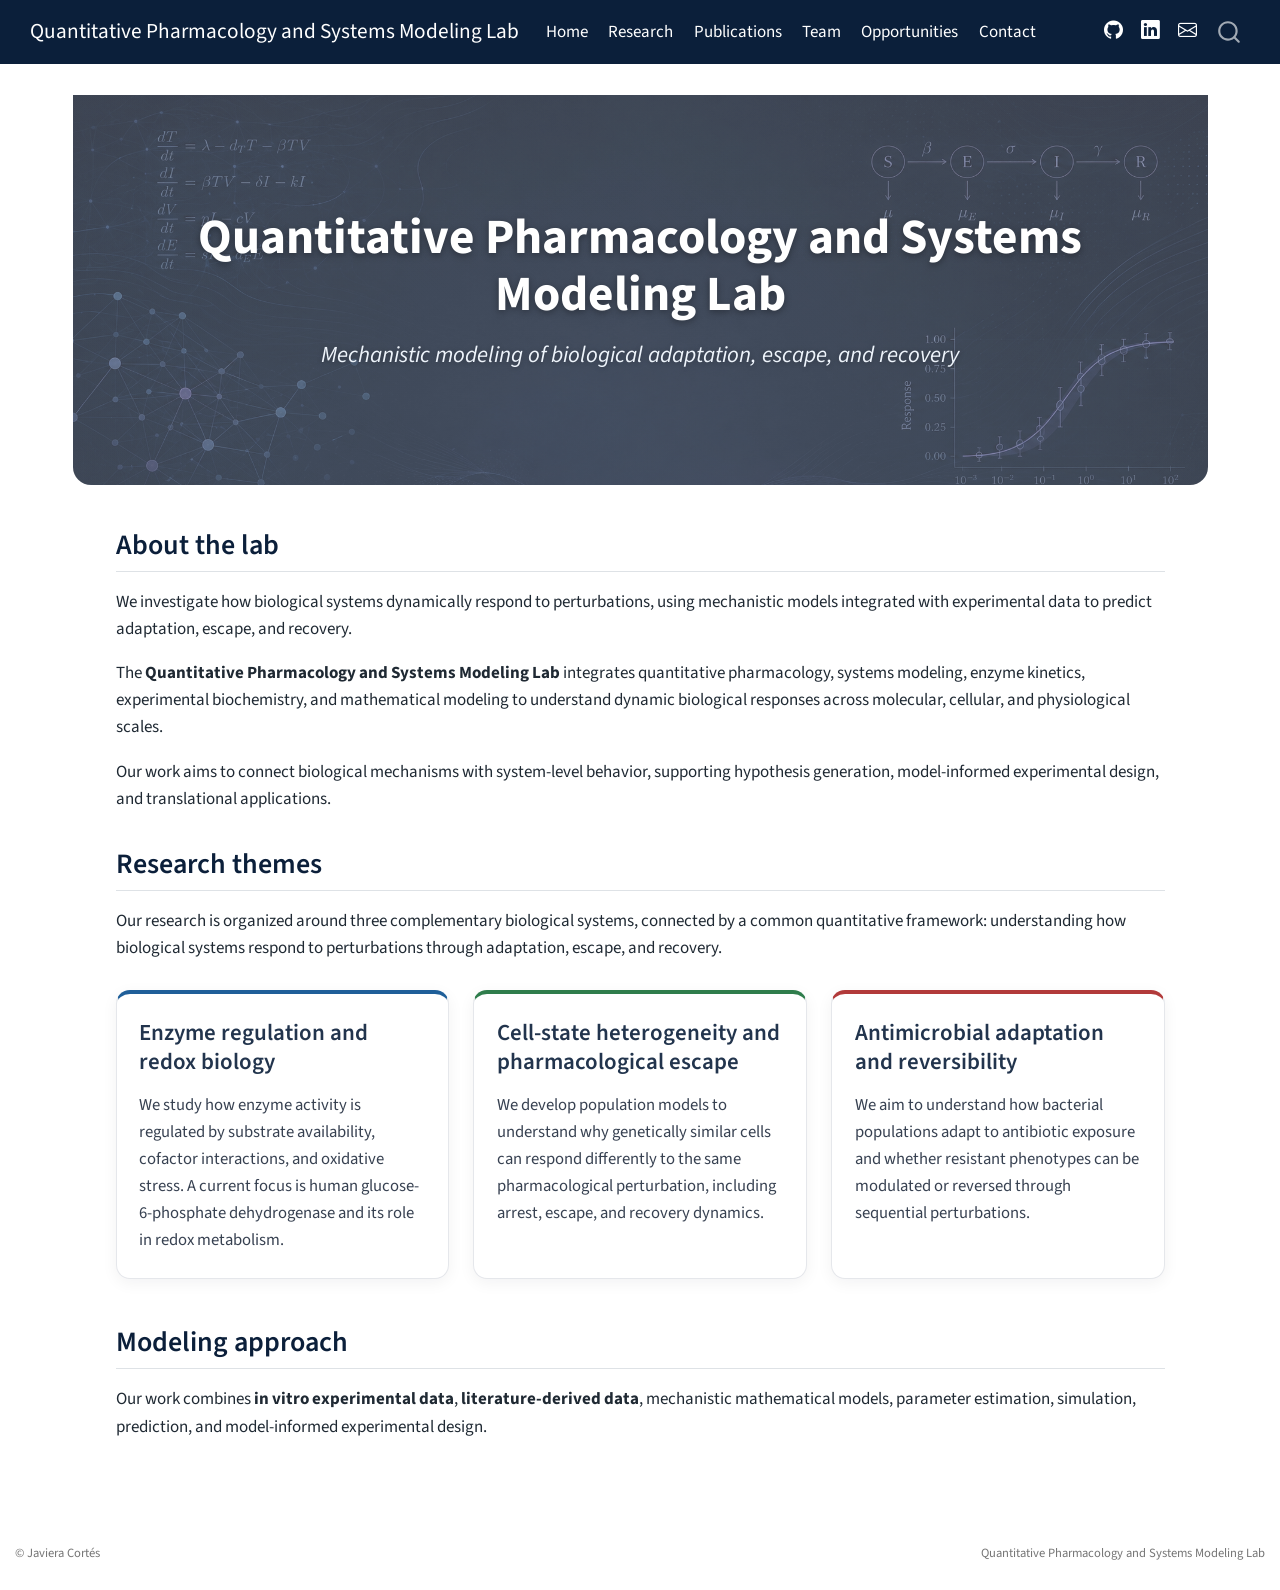
==== docs/index.html @ dd042f00 "Initial lab website" ====
<!DOCTYPE html>
<html xmlns="http://www.w3.org/1999/xhtml" lang="en" xml:lang="en"><head>

<meta charset="utf-8">
<meta name="generator" content="quarto-1.9.38">

<meta name="viewport" content="width=device-width, initial-scale=1.0, user-scalable=yes">


<title>Quantitative Pharmacology and Systems Modeling Lab</title>
<style>
/* Default styles provided by pandoc.
** See https://pandoc.org/MANUAL.html#variables-for-html for config info.
*/
code{white-space: pre-wrap;}
span.smallcaps{font-variant: small-caps;}
div.columns{display: flex; gap: min(4vw, 1.5em);}
div.column{flex: auto; overflow-x: auto;}
div.hanging-indent{margin-left: 1.5em; text-indent: -1.5em;}
ul.task-list{list-style: none;}
ul.task-list li input[type="checkbox"] {
  width: 0.8em;
  margin: 0 0.8em 0.2em -1em; /* quarto-specific, see https://github.com/quarto-dev/quarto-cli/issues/4556 */ 
  vertical-align: middle;
}
</style>


<script src="site_libs/quarto-nav/quarto-nav.js"></script>
<script src="site_libs/quarto-nav/headroom.min.js"></script>
<script src="site_libs/clipboard/clipboard.min.js"></script>
<script src="site_libs/quarto-search/autocomplete.umd.js"></script>
<script src="site_libs/quarto-search/fuse.min.js"></script>
<script src="site_libs/quarto-search/quarto-search.js"></script>
<meta name="quarto:offset" content="./">
<script src="site_libs/quarto-html/quarto.js" type="module"></script>
<script src="site_libs/quarto-html/tabsets/tabsets.js" type="module"></script>
<script src="site_libs/quarto-html/popper.min.js"></script>
<script src="site_libs/quarto-html/tippy.umd.min.js"></script>
<script src="site_libs/quarto-html/anchor.min.js"></script>
<link href="site_libs/quarto-html/tippy.css" rel="stylesheet">
<link href="site_libs/quarto-html/quarto-syntax-highlighting-15634bcf2e68342d4ad2dfa704d543f6.css" rel="stylesheet" id="quarto-text-highlighting-styles">
<script src="site_libs/bootstrap/bootstrap.min.js"></script>
<link href="site_libs/bootstrap/bootstrap-icons.css" rel="stylesheet">
<link href="site_libs/bootstrap/bootstrap-26445691debdcd077aeac2dc4f40d9cd.min.css" rel="stylesheet" append-hash="true" id="quarto-bootstrap" data-mode="light">
<script id="quarto-search-options" type="application/json">{
  "location": "navbar",
  "copy-button": false,
  "collapse-after": 3,
  "panel-placement": "end",
  "type": "overlay",
  "limit": 50,
  "keyboard-shortcut": [
    "f",
    "/",
    "s"
  ],
  "show-item-context": false,
  "language": {
    "search-no-results-text": "No results",
    "search-matching-documents-text": "matching documents",
    "search-copy-link-title": "Copy link to search",
    "search-hide-matches-text": "Hide additional matches",
    "search-more-match-text": "more match in this document",
    "search-more-matches-text": "more matches in this document",
    "search-clear-button-title": "Clear",
    "search-text-placeholder": "",
    "search-detached-cancel-button-title": "Cancel",
    "search-submit-button-title": "Submit",
    "search-label": "Search"
  }
}</script>


<link rel="stylesheet" href="styles.css">
</head>

<body class="nav-fixed quarto-light">

<div id="quarto-search-results"></div>
  <header id="quarto-header" class="headroom fixed-top">
    <nav class="navbar navbar-expand-lg " data-bs-theme="dark">
      <div class="navbar-container container-fluid">
      <div class="navbar-brand-container mx-auto">
    <a class="navbar-brand" href="./index.html">
    <span class="navbar-title">Quantitative Pharmacology and Systems Modeling Lab</span>
    </a>
  </div>
            <div id="quarto-search" class="" title="Search"></div>
          <button class="navbar-toggler" type="button" data-bs-toggle="collapse" data-bs-target="#navbarCollapse" aria-controls="navbarCollapse" role="menu" aria-expanded="false" aria-label="Toggle navigation" onclick="if (window.quartoToggleHeadroom) { window.quartoToggleHeadroom(); }">
  <span class="navbar-toggler-icon"></span>
</button>
          <div class="collapse navbar-collapse" id="navbarCollapse">
            <ul class="navbar-nav navbar-nav-scroll me-auto">
  <li class="nav-item">
    <a class="nav-link active" href="./index.html" aria-current="page"> 
<span class="menu-text">Home</span></a>
  </li>  
  <li class="nav-item">
    <a class="nav-link" href="./research.html"> 
<span class="menu-text">Research</span></a>
  </li>  
  <li class="nav-item">
    <a class="nav-link" href="./publications.html"> 
<span class="menu-text">Publications</span></a>
  </li>  
  <li class="nav-item">
    <a class="nav-link" href="./team.html"> 
<span class="menu-text">Team</span></a>
  </li>  
  <li class="nav-item">
    <a class="nav-link" href="./opportunities.html"> 
<span class="menu-text">Opportunities</span></a>
  </li>  
  <li class="nav-item">
    <a class="nav-link" href="./contact.html"> 
<span class="menu-text">Contact</span></a>
  </li>  
</ul>
            <ul class="navbar-nav navbar-nav-scroll ms-auto">
  <li class="nav-item compact">
    <a class="nav-link" href="https://github.com/javiera-cortes-rios"> <i class="bi bi-github" role="img">
</i> 
<span class="menu-text"></span></a>
  </li>  
  <li class="nav-item compact">
    <a class="nav-link" href="https://www.linkedin.com/in/cortesriosj/"> <i class="bi bi-linkedin" role="img">
</i> 
<span class="menu-text"></span></a>
  </li>  
  <li class="nav-item compact">
    <a class="nav-link" href="mailto:jacortes4@uc.cl"> <i class="bi bi-envelope" role="img">
</i> 
<span class="menu-text"></span></a>
  </li>  
</ul>
          </div> <!-- /navcollapse -->
            <div class="quarto-navbar-tools">
</div>
      </div> <!-- /container-fluid -->
    </nav>
</header>
<!-- content -->
<div id="quarto-content" class="quarto-container page-columns page-rows-contents page-layout-full page-navbar">
<!-- sidebar -->
<!-- margin-sidebar -->
    
<!-- main -->
<main class="content column-page" id="quarto-document-content"><header id="title-block-header" class="quarto-title-block"></header>




<div class="hero-banner">
<div class="hero-content">
<div class="hero-title">
Quantitative Pharmacology and Systems Modeling Lab
</div>
<div class="hero-subtitle">
Mechanistic modeling of biological adaptation, escape, and recovery
</div>
</div>
</div>
<div class="home-content">
<section id="about-the-lab" class="level2">
<h2 class="anchored" data-anchor-id="about-the-lab">About the lab</h2>
<p>We investigate how biological systems dynamically respond to perturbations, using mechanistic models integrated with experimental data to predict adaptation, escape, and recovery.</p>
<p>The <strong>Quantitative Pharmacology and Systems Modeling Lab</strong> integrates quantitative pharmacology, systems modeling, enzyme kinetics, experimental biochemistry, and mathematical modeling to understand dynamic biological responses across molecular, cellular, and physiological scales.</p>
<p>Our work aims to connect biological mechanisms with system-level behavior, supporting hypothesis generation, model-informed experimental design, and translational applications.</p>
</section>
<section id="research-themes" class="level2">
<h2 class="anchored" data-anchor-id="research-themes">Research themes</h2>
<p>Our research is organized around three complementary biological systems, connected by a common quantitative framework: understanding how biological systems respond to perturbations through adaptation, escape, and recovery.</p>
<div class="theme-grid">
<section id="enzyme-regulation-and-redox-biology" class="level3 theme-card theme-blue">
<h3 class="anchored" data-anchor-id="enzyme-regulation-and-redox-biology">Enzyme regulation and redox biology</h3>
<p>We study how enzyme activity is regulated by substrate availability, cofactor interactions, and oxidative stress. A current focus is human glucose-6-phosphate dehydrogenase and its role in redox metabolism.</p>
</section>
<section id="cell-state-heterogeneity-and-pharmacological-escape" class="level3 theme-card theme-green">
<h3 class="anchored" data-anchor-id="cell-state-heterogeneity-and-pharmacological-escape">Cell-state heterogeneity and pharmacological escape</h3>
<p>We develop population models to understand why genetically similar cells can respond differently to the same pharmacological perturbation, including arrest, escape, and recovery dynamics.</p>
</section>
<section id="antimicrobial-adaptation-and-reversibility" class="level3 theme-card theme-red">
<h3 class="anchored" data-anchor-id="antimicrobial-adaptation-and-reversibility">Antimicrobial adaptation and reversibility</h3>
<p>We aim to understand how bacterial populations adapt to antibiotic exposure and whether resistant phenotypes can be modulated or reversed through sequential perturbations.</p>
</section>
</div>
</section>
<section id="modeling-approach" class="level2">
<h2 class="anchored" data-anchor-id="modeling-approach">Modeling approach</h2>
<p>Our work combines <strong>in vitro experimental data</strong>, <strong>literature-derived data</strong>, mechanistic mathematical models, parameter estimation, simulation, prediction, and model-informed experimental design.</p>
</section>
</div>



</main> <!-- /main -->
<script id="quarto-html-after-body" type="application/javascript">
  window.document.addEventListener("DOMContentLoaded", function (event) {
    const icon = "";
    const anchorJS = new window.AnchorJS();
    anchorJS.options = {
      placement: 'right',
      icon: icon
    };
    anchorJS.add('.anchored');
    const isCodeAnnotation = (el) => {
      for (const clz of el.classList) {
        if (clz.startsWith('code-annotation-')) {                     
          return true;
        }
      }
      return false;
    }
    const onCopySuccess = function(e) {
      // button target
      const button = e.trigger;
      // don't keep focus
      button.blur();
      // flash "checked"
      button.classList.add('code-copy-button-checked');
      var currentTitle = button.getAttribute("title");
      button.setAttribute("title", "Copied!");
      let tooltip;
      if (window.bootstrap) {
        button.setAttribute("data-bs-toggle", "tooltip");
        button.setAttribute("data-bs-placement", "left");
        button.setAttribute("data-bs-title", "Copied!");
        tooltip = new bootstrap.Tooltip(button, 
          { trigger: "manual", 
            customClass: "code-copy-button-tooltip",
            offset: [0, -8]});
        tooltip.show();    
      }
      setTimeout(function() {
        if (tooltip) {
          tooltip.hide();
          button.removeAttribute("data-bs-title");
          button.removeAttribute("data-bs-toggle");
          button.removeAttribute("data-bs-placement");
        }
        button.setAttribute("title", currentTitle);
        button.classList.remove('code-copy-button-checked');
      }, 1000);
      // clear code selection
      e.clearSelection();
    }
    const getTextToCopy = function(trigger) {
      const outerScaffold = trigger.parentElement.cloneNode(true);
      const codeEl = outerScaffold.querySelector('code');
      for (const childEl of codeEl.children) {
        if (isCodeAnnotation(childEl)) {
          childEl.remove();
        }
      }
      return codeEl.innerText;
    }
    const clipboard = new window.ClipboardJS('.code-copy-button:not([data-in-quarto-modal])', {
      text: getTextToCopy
    });
    clipboard.on('success', onCopySuccess);
    if (window.document.getElementById('quarto-embedded-source-code-modal')) {
      const clipboardModal = new window.ClipboardJS('.code-copy-button[data-in-quarto-modal]', {
        text: getTextToCopy,
        container: window.document.getElementById('quarto-embedded-source-code-modal')
      });
      clipboardModal.on('success', onCopySuccess);
    }
      var localhostRegex = new RegExp(/^(?:http|https):\/\/localhost\:?[0-9]*\//);
      var mailtoRegex = new RegExp(/^mailto:/);
        var filterRegex = new RegExp("https:\/\/javiera-cortes-rios\.github\.io\/qpsm-lab\/");
      var isInternal = (href) => {
          return filterRegex.test(href) || localhostRegex.test(href) || mailtoRegex.test(href);
      }
      // Inspect non-navigation links and adorn them if external
     var links = window.document.querySelectorAll('a[href]:not(.nav-link):not(.navbar-brand):not(.toc-action):not(.sidebar-link):not(.sidebar-item-toggle):not(.pagination-link):not(.no-external):not([aria-hidden]):not(.dropdown-item):not(.quarto-navigation-tool):not(.about-link)');
      for (var i=0; i<links.length; i++) {
        const link = links[i];
        if (!isInternal(link.href)) {
          // undo the damage that might have been done by quarto-nav.js in the case of
          // links that we want to consider external
          if (link.dataset.originalHref !== undefined) {
            link.href = link.dataset.originalHref;
          }
        }
      }
    function tippyHover(el, contentFn, onTriggerFn, onUntriggerFn) {
      const config = {
        allowHTML: true,
        maxWidth: 500,
        delay: 100,
        arrow: false,
        appendTo: function(el) {
            return el.parentElement;
        },
        interactive: true,
        interactiveBorder: 10,
        theme: 'quarto',
        placement: 'bottom-start',
      };
      if (contentFn) {
        config.content = contentFn;
      }
      if (onTriggerFn) {
        config.onTrigger = onTriggerFn;
      }
      if (onUntriggerFn) {
        config.onUntrigger = onUntriggerFn;
      }
      window.tippy(el, config); 
    }
    const noterefs = window.document.querySelectorAll('a[role="doc-noteref"]');
    for (var i=0; i<noterefs.length; i++) {
      const ref = noterefs[i];
      tippyHover(ref, function() {
        // use id or data attribute instead here
        let href = ref.getAttribute('data-footnote-href') || ref.getAttribute('href');
        try { href = new URL(href).hash; } catch {}
        const id = href.replace(/^#\/?/, "");
        const note = window.document.getElementById(id);
        if (note) {
          return note.innerHTML;
        } else {
          return "";
        }
      });
    }
    const xrefs = window.document.querySelectorAll('a.quarto-xref');
    const processXRef = (id, note) => {
      // Strip column container classes
      const stripColumnClz = (el) => {
        el.classList.remove("page-full", "page-columns");
        if (el.children) {
          for (const child of el.children) {
            stripColumnClz(child);
          }
        }
      }
      stripColumnClz(note)
      if (id === null || id.startsWith('sec-')) {
        // Special case sections, only their first couple elements
        const container = document.createElement("div");
        if (note.children && note.children.length > 2) {
          container.appendChild(note.children[0].cloneNode(true));
          for (let i = 1; i < note.children.length; i++) {
            const child = note.children[i];
            if (child.tagName === "P" && child.innerText === "") {
              continue;
            } else {
              container.appendChild(child.cloneNode(true));
              break;
            }
          }
          if (window.Quarto?.typesetMath) {
            window.Quarto.typesetMath(container);
          }
          return container.innerHTML
        } else {
          if (window.Quarto?.typesetMath) {
            window.Quarto.typesetMath(note);
          }
          return note.innerHTML;
        }
      } else {
        // Remove any anchor links if they are present
        const anchorLink = note.querySelector('a.anchorjs-link');
        if (anchorLink) {
          anchorLink.remove();
        }
        if (window.Quarto?.typesetMath) {
          window.Quarto.typesetMath(note);
        }
        if (note.classList.contains("callout")) {
          return note.outerHTML;
        } else {
          return note.innerHTML;
        }
      }
    }
    for (var i=0; i<xrefs.length; i++) {
      const xref = xrefs[i];
      tippyHover(xref, undefined, function(instance) {
        instance.disable();
        let url = xref.getAttribute('href');
        let hash = undefined; 
        if (url.startsWith('#')) {
          hash = url;
        } else {
          try { hash = new URL(url).hash; } catch {}
        }
        if (hash) {
          const id = hash.replace(/^#\/?/, "");
          const note = window.document.getElementById(id);
          if (note !== null) {
            try {
              const html = processXRef(id, note.cloneNode(true));
              instance.setContent(html);
            } finally {
              instance.enable();
              instance.show();
            }
          } else {
            // See if we can fetch this
            fetch(url.split('#')[0])
            .then(res => res.text())
            .then(html => {
              const parser = new DOMParser();
              const htmlDoc = parser.parseFromString(html, "text/html");
              const note = htmlDoc.getElementById(id);
              if (note !== null) {
                const html = processXRef(id, note);
                instance.setContent(html);
              } 
            }).finally(() => {
              instance.enable();
              instance.show();
            });
          }
        } else {
          // See if we can fetch a full url (with no hash to target)
          // This is a special case and we should probably do some content thinning / targeting
          fetch(url)
          .then(res => res.text())
          .then(html => {
            const parser = new DOMParser();
            const htmlDoc = parser.parseFromString(html, "text/html");
            const note = htmlDoc.querySelector('main.content');
            if (note !== null) {
              // This should only happen for chapter cross references
              // (since there is no id in the URL)
              // remove the first header
              if (note.children.length > 0 && note.children[0].tagName === "HEADER") {
                note.children[0].remove();
              }
              const html = processXRef(null, note);
              instance.setContent(html);
            } 
          }).finally(() => {
            instance.enable();
            instance.show();
          });
        }
      }, function(instance) {
      });
    }
        let selectedAnnoteEl;
        const selectorForAnnotation = ( cell, annotation) => {
          let cellAttr = 'data-code-cell="' + cell + '"';
          let lineAttr = 'data-code-annotation="' +  annotation + '"';
          const selector = 'span[' + cellAttr + '][' + lineAttr + ']';
          return selector;
        }
        const selectCodeLines = (annoteEl) => {
          const doc = window.document;
          const targetCell = annoteEl.getAttribute("data-target-cell");
          const targetAnnotation = annoteEl.getAttribute("data-target-annotation");
          const annoteSpan = window.document.querySelector(selectorForAnnotation(targetCell, targetAnnotation));
          const lines = annoteSpan.getAttribute("data-code-lines").split(",");
          const lineIds = lines.map((line) => {
            return targetCell + "-" + line;
          })
          let top = null;
          let height = null;
          let parent = null;
          if (lineIds.length > 0) {
              //compute the position of the single el (top and bottom and make a div)
              const el = window.document.getElementById(lineIds[0]);
              top = el.offsetTop;
              height = el.offsetHeight;
              parent = el.parentElement.parentElement;
            if (lineIds.length > 1) {
              const lastEl = window.document.getElementById(lineIds[lineIds.length - 1]);
              const bottom = lastEl.offsetTop + lastEl.offsetHeight;
              height = bottom - top;
            }
            if (top !== null && height !== null && parent !== null) {
              // cook up a div (if necessary) and position it 
              let div = window.document.getElementById("code-annotation-line-highlight");
              if (div === null) {
                div = window.document.createElement("div");
                div.setAttribute("id", "code-annotation-line-highlight");
                div.style.position = 'absolute';
                parent.appendChild(div);
              }
              div.style.top = top - 2 + "px";
              div.style.height = height + 4 + "px";
              div.style.left = 0;
              let gutterDiv = window.document.getElementById("code-annotation-line-highlight-gutter");
              if (gutterDiv === null) {
                gutterDiv = window.document.createElement("div");
                gutterDiv.setAttribute("id", "code-annotation-line-highlight-gutter");
                gutterDiv.style.position = 'absolute';
                const codeCell = window.document.getElementById(targetCell);
                const gutter = codeCell.querySelector('.code-annotation-gutter');
                gutter.appendChild(gutterDiv);
              }
              gutterDiv.style.top = top - 2 + "px";
              gutterDiv.style.height = height + 4 + "px";
            }
            selectedAnnoteEl = annoteEl;
          }
        };
        const unselectCodeLines = () => {
          const elementsIds = ["code-annotation-line-highlight", "code-annotation-line-highlight-gutter"];
          elementsIds.forEach((elId) => {
            const div = window.document.getElementById(elId);
            if (div) {
              div.remove();
            }
          });
          selectedAnnoteEl = undefined;
        };
          // Handle positioning of the toggle
      window.addEventListener(
        "resize",
        throttle(() => {
          elRect = undefined;
          if (selectedAnnoteEl) {
            selectCodeLines(selectedAnnoteEl);
          }
        }, 10)
      );
      function throttle(fn, ms) {
      let throttle = false;
      let timer;
        return (...args) => {
          if(!throttle) { // first call gets through
              fn.apply(this, args);
              throttle = true;
          } else { // all the others get throttled
              if(timer) clearTimeout(timer); // cancel #2
              timer = setTimeout(() => {
                fn.apply(this, args);
                timer = throttle = false;
              }, ms);
          }
        };
      }
        // Attach click handler to the DT
        const annoteDls = window.document.querySelectorAll('dt[data-target-cell]');
        for (const annoteDlNode of annoteDls) {
          annoteDlNode.addEventListener('click', (event) => {
            const clickedEl = event.target;
            if (clickedEl !== selectedAnnoteEl) {
              unselectCodeLines();
              const activeEl = window.document.querySelector('dt[data-target-cell].code-annotation-active');
              if (activeEl) {
                activeEl.classList.remove('code-annotation-active');
              }
              selectCodeLines(clickedEl);
              clickedEl.classList.add('code-annotation-active');
            } else {
              // Unselect the line
              unselectCodeLines();
              clickedEl.classList.remove('code-annotation-active');
            }
          });
        }
    const findCites = (el) => {
      const parentEl = el.parentElement;
      if (parentEl) {
        const cites = parentEl.dataset.cites;
        if (cites) {
          return {
            el,
            cites: cites.split(' ')
          };
        } else {
          return findCites(el.parentElement)
        }
      } else {
        return undefined;
      }
    };
    var bibliorefs = window.document.querySelectorAll('a[role="doc-biblioref"]');
    for (var i=0; i<bibliorefs.length; i++) {
      const ref = bibliorefs[i];
      const citeInfo = findCites(ref);
      if (citeInfo) {
        tippyHover(citeInfo.el, function() {
          var popup = window.document.createElement('div');
          citeInfo.cites.forEach(function(cite) {
            var citeDiv = window.document.createElement('div');
            citeDiv.classList.add('hanging-indent');
            citeDiv.classList.add('csl-entry');
            var biblioDiv = window.document.getElementById('ref-' + cite);
            if (biblioDiv) {
              citeDiv.innerHTML = biblioDiv.innerHTML;
            }
            popup.appendChild(citeDiv);
          });
          return popup.innerHTML;
        });
      }
    }
  });
  </script>
</div> <!-- /content -->
<footer class="footer">
  <div class="nav-footer">
    <div class="nav-footer-left">
<p>© Javiera Cortés</p>
</div>   
    <div class="nav-footer-center">
      &nbsp;
    </div>
    <div class="nav-footer-right">
<p>Quantitative Pharmacology and Systems Modeling Lab</p>
</div>
  </div>
</footer>




</body></html>
---- docs/site_libs/quarto-html/tippy.css ----
.tippy-box[data-animation=fade][data-state=hidden]{opacity:0}[data-tippy-root]{max-width:calc(100vw - 10px)}.tippy-box{position:relative;background-color:#333;color:#fff;border-radius:4px;font-size:14px;line-height:1.4;white-space:normal;outline:0;transition-property:transform,visibility,opacity}.tippy-box[data-placement^=top]>.tippy-arrow{bottom:0}.tippy-box[data-placement^=top]>.tippy-arrow:before{bottom:-7px;left:0;border-width:8px 8px 0;border-top-color:initial;transform-origin:center top}.tippy-box[data-placement^=bottom]>.tippy-arrow{top:0}.tippy-box[data-placement^=bottom]>.tippy-arrow:before{top:-7px;left:0;border-width:0 8px 8px;border-bottom-color:initial;transform-origin:center bottom}.tippy-box[data-placement^=left]>.tippy-arrow{right:0}.tippy-box[data-placement^=left]>.tippy-arrow:before{border-width:8px 0 8px 8px;border-left-color:initial;right:-7px;transform-origin:center left}.tippy-box[data-placement^=right]>.tippy-arrow{left:0}.tippy-box[data-placement^=right]>.tippy-arrow:before{left:-7px;border-width:8px 8px 8px 0;border-right-color:initial;transform-origin:center right}.tippy-box[data-inertia][data-state=visible]{transition-timing-function:cubic-bezier(.54,1.5,.38,1.11)}.tippy-arrow{width:16px;height:16px;color:#333}.tippy-arrow:before{content:"";position:absolute;border-color:transparent;border-style:solid}.tippy-content{position:relative;padding:5px 9px;z-index:1}
---- docs/site_libs/quarto-html/quarto-syntax-highlighting-15634bcf2e68342d4ad2dfa704d543f6.css ----
/* quarto syntax highlight colors */
:root {
  --quarto-hl-ot-color: #003B4F;
  --quarto-hl-at-color: #657422;
  --quarto-hl-ss-color: #20794D;
  --quarto-hl-an-color: #5E5E5E;
  --quarto-hl-fu-color: #4758AB;
  --quarto-hl-st-color: #20794D;
  --quarto-hl-cf-color: #003B4F;
  --quarto-hl-op-color: #5E5E5E;
  --quarto-hl-er-color: #AD0000;
  --quarto-hl-bn-color: #AD0000;
  --quarto-hl-al-color: #AD0000;
  --quarto-hl-va-color: #111111;
  --quarto-hl-bu-color: inherit;
  --quarto-hl-ex-color: inherit;
  --quarto-hl-pp-color: #AD0000;
  --quarto-hl-in-color: #5E5E5E;
  --quarto-hl-vs-color: #20794D;
  --quarto-hl-wa-color: #5E5E5E;
  --quarto-hl-do-color: #5E5E5E;
  --quarto-hl-im-color: #00769E;
  --quarto-hl-ch-color: #20794D;
  --quarto-hl-dt-color: #AD0000;
  --quarto-hl-fl-color: #AD0000;
  --quarto-hl-co-color: #5E5E5E;
  --quarto-hl-cv-color: #5E5E5E;
  --quarto-hl-cn-color: #8f5902;
  --quarto-hl-sc-color: #5E5E5E;
  --quarto-hl-dv-color: #AD0000;
  --quarto-hl-kw-color: #003B4F;
}

/* other quarto variables */
:root {
  --quarto-font-monospace: SFMono-Regular, Menlo, Monaco, Consolas, "Liberation Mono", "Courier New", monospace;
}

/* syntax highlight based on Pandoc's rules */
pre > code.sourceCode > span {
  color: #003B4F;
}

code.sourceCode > span {
  color: #003B4F;
}

div.sourceCode,
div.sourceCode pre.sourceCode {
  color: #003B4F;
}

/* Normal */
code span {
  color: #003B4F;
}

/* Alert */
code span.al {
  color: #AD0000;
  font-style: inherit;
}

/* Annotation */
code span.an {
  color: #5E5E5E;
  font-style: inherit;
}

/* Attribute */
code span.at {
  color: #657422;
  font-style: inherit;
}

/* BaseN */
code span.bn {
  color: #AD0000;
  font-style: inherit;
}

/* BuiltIn */
code span.bu {
  font-style: inherit;
}

/* ControlFlow */
code span.cf {
  color: #003B4F;
  font-weight: bold;
  font-style: inherit;
}

/* Char */
code span.ch {
  color: #20794D;
  font-style: inherit;
}

/* Constant */
code span.cn {
  color: #8f5902;
  font-style: inherit;
}

/* Comment */
code span.co {
  color: #5E5E5E;
  font-style: inherit;
}

/* CommentVar */
code span.cv {
  color: #5E5E5E;
  font-style: italic;
}

/* Documentation */
code span.do {
  color: #5E5E5E;
  font-style: italic;
}

/* DataType */
code span.dt {
  color: #AD0000;
  font-style: inherit;
}

/* DecVal */
code span.dv {
  color: #AD0000;
  font-style: inherit;
}

/* Error */
code span.er {
  color: #AD0000;
  font-style: inherit;
}

/* Extension */
code span.ex {
  font-style: inherit;
}

/* Float */
code span.fl {
  color: #AD0000;
  font-style: inherit;
}

/* Function */
code span.fu {
  color: #4758AB;
  font-style: inherit;
}

/* Import */
code span.im {
  color: #00769E;
  font-style: inherit;
}

/* Information */
code span.in {
  color: #5E5E5E;
  font-style: inherit;
}

/* Keyword */
code span.kw {
  color: #003B4F;
  font-weight: bold;
  font-style: inherit;
}

/* Operator */
code span.op {
  color: #5E5E5E;
  font-style: inherit;
}

/* Other */
code span.ot {
  color: #003B4F;
  font-style: inherit;
}

/* Preprocessor */
code span.pp {
  color: #AD0000;
  font-style: inherit;
}

/* SpecialChar */
code span.sc {
  color: #5E5E5E;
  font-style: inherit;
}

/* SpecialString */
code span.ss {
  color: #20794D;
  font-style: inherit;
}

/* String */
code span.st {
  color: #20794D;
  font-style: inherit;
}

/* Variable */
code span.va {
  color: #111111;
  font-style: inherit;
}

/* VerbatimString */
code span.vs {
  color: #20794D;
  font-style: inherit;
}

/* Warning */
code span.wa {
  color: #5E5E5E;
  font-style: italic;
}

.prevent-inlining {
  content: "</";
}

/*# sourceMappingURL=f23921c56f73e400b49028c9186a1aa0.css.map */
---- docs/styles.css ----
/* ===============================
   General site style
   =============================== */

body {
  color: #1f2933;
  font-size: 1rem;
  line-height: 1.6;
}

h1, h2, h3, h4 {
  color: #0b1f3a;
}

a {
  color: #1f5f99;
}

a:hover {
  color: #0b3d66;
}

/* ===============================
   Navbar
   =============================== */

.navbar {
  background-color: #0b1f3a;
}

.navbar-brand,
.navbar-nav .nav-link {
  color: #ffffff !important;
}

.navbar-nav .nav-link:hover {
  color: #d8e6f5 !important;
}

/* ===============================
   General images
   =============================== */

img {
  border-radius: 10px;
}

/* ===============================
   Hide automatic Quarto title block
   =============================== */

.quarto-title-block {
  display: none !important;
}

/* ===============================
   Homepage hero banner
   =============================== */

.hero-banner {
  position: relative;
  overflow: hidden;
  min-height: 390px;
  display: flex;
  align-items: center;
  justify-content: center;
  margin: 0 0 2.5rem 0;
  border-radius: 0 0 18px 18px;
}

.hero-banner::before {
  content: "";
  position: absolute;
  inset: 0;
  background:
    linear-gradient(
      rgba(255, 255, 255, 0.16),
      rgba(255, 255, 255, 0.16)
    ),
    linear-gradient(
      rgba(7, 24, 48, 0.15),
      rgba(7, 24, 48, 0.28)
    ),
    url("images/banner.png");
  background-size: cover;
  background-position: center top;
  background-repeat: no-repeat;
  filter: saturate(0.62) brightness(1.18) contrast(0.92);
  transform: scale(1.01);
}

.hero-content {
  position: relative;
  z-index: 2;
  text-align: center;
  color: white;
  max-width: 1000px;
  padding: 3rem 2rem;
}

.hero-title {
  display: block;
  color: #ffffff;
  font-size: 2.9rem;
  font-weight: 700;
  line-height: 1.15;
  margin-bottom: 0.9rem;
  text-align: center;
  text-shadow: 0 2px 7px rgba(0, 0, 0, 0.35);
}

.hero-subtitle {
  display: block;
  color: #eef4fb;
  font-size: 1.35rem;
  font-weight: 400;
  font-style: italic;
  line-height: 1.35;
  text-align: center;
  text-shadow: 0 1px 5px rgba(0, 0, 0, 0.25);
}

/* Old h1/h2 hero fallback, in case markdown headings are used */
.hero-content h1 {
  display: block;
  color: #ffffff;
  font-size: 2.9rem;
  font-weight: 700;
  margin-bottom: 0.8rem;
  line-height: 1.15;
  text-shadow: 0 2px 7px rgba(0, 0, 0, 0.32);
}

.hero-content h2 {
  display: block;
  color: #eef4fb;
  font-size: 1.35rem;
  font-weight: 400;
  font-style: italic;
  margin-top: 0;
  line-height: 1.35;
  text-shadow: 0 1px 5px rgba(0, 0, 0, 0.24);
}

/* ===============================
   Home content wrapper
   =============================== */

.home-content {
  max-width: 1100px;
  margin: 0 auto;
  padding: 0 1.5rem;
}

/* ===============================
   Homepage research theme cards
   =============================== */

.theme-grid {
  display: grid;
  grid-template-columns: repeat(3, 1fr);
  gap: 1.4rem;
  margin: 1.6rem 0 2.7rem 0;
}

.theme-card {
  background: #ffffff;
  border: 1px solid #e5e7eb;
  border-top: 4px solid #1f5f99;
  border-radius: 14px;
  padding: 1.5rem 1.35rem 1.45rem 1.35rem;
  box-shadow: 0 4px 16px rgba(15, 23, 42, 0.055);
  min-height: 250px;
}

.theme-card h3 {
  margin-top: 0;
  margin-bottom: 0.9rem;
  color: #0b1f3a;
  font-size: 1.35rem;
  line-height: 1.25;
}

.theme-card p {
  font-size: 0.98rem;
  line-height: 1.62;
  color: #374151;
  margin-bottom: 0;
}

.theme-blue {
  border-top-color: #1f5f99;
}

.theme-green {
  border-top-color: #2f7d4c;
}

.theme-red {
  border-top-color: #b23a3a;
}

@media (max-width: 992px) {
  .theme-grid {
    grid-template-columns: 1fr;
  }

  .theme-card {
    min-height: auto;
  }
}
/* ===============================
   Research page layout
   Image left + description right
   =============================== */

.research-row {
  display: grid;
  grid-template-columns: 38% 1fr;
  gap: 2rem;
  align-items: center;
  margin: 2.5rem 0;
  padding: 1.5rem 0;
  border-bottom: 1px solid #e5e7eb;
}

.research-row:last-child {
  border-bottom: none;
}

.research-image img {
  width: 100%;
  height: auto;
  border-radius: 12px;
  border: 1px solid #e5e7eb;
  box-shadow: 0 4px 14px rgba(15, 23, 42, 0.08);
  background-color: #ffffff;
}

.research-text h3 {
  margin-top: 0;
  margin-bottom: 0.8rem;
  color: #0b1f3a;
}

.research-text p {
  font-size: 1.02rem;
  line-height: 1.65;
  margin-bottom: 0.8rem;
}

/* ===============================
   Footer
   =============================== */

.footer {
  font-size: 0.9rem;
  color: #6b7280;
}

/* ===============================
   Responsive layout
   =============================== */

@media (max-width: 992px) {
  .hero-banner {
    min-height: 340px;
    margin: 0 0 2rem 0;
  }

  .hero-title,
  .hero-content h1 {
    font-size: 2.35rem;
  }

  .hero-subtitle,
  .hero-content h2 {
    font-size: 1.2rem;
  }

  .research-row {
    grid-template-columns: 42% 1fr;
    gap: 1.5rem;
  }
}

@media (max-width: 768px) {
  .hero-banner {
    min-height: 300px;
    margin: 0 0 2rem 0;
    background-position: center top;
  }

  .hero-content {
    padding: 2.2rem 1.2rem;
  }

  .hero-title,
  .hero-content h1 {
    font-size: 2rem;
  }

  .hero-subtitle,
  .hero-content h2 {
    font-size: 1.05rem;
  }

  .research-row {
    grid-template-columns: 1fr;
    gap: 1rem;
    margin: 2rem 0;
    padding: 1.25rem 0;
  }

  .research-image img {
    max-width: 100%;
  }
}
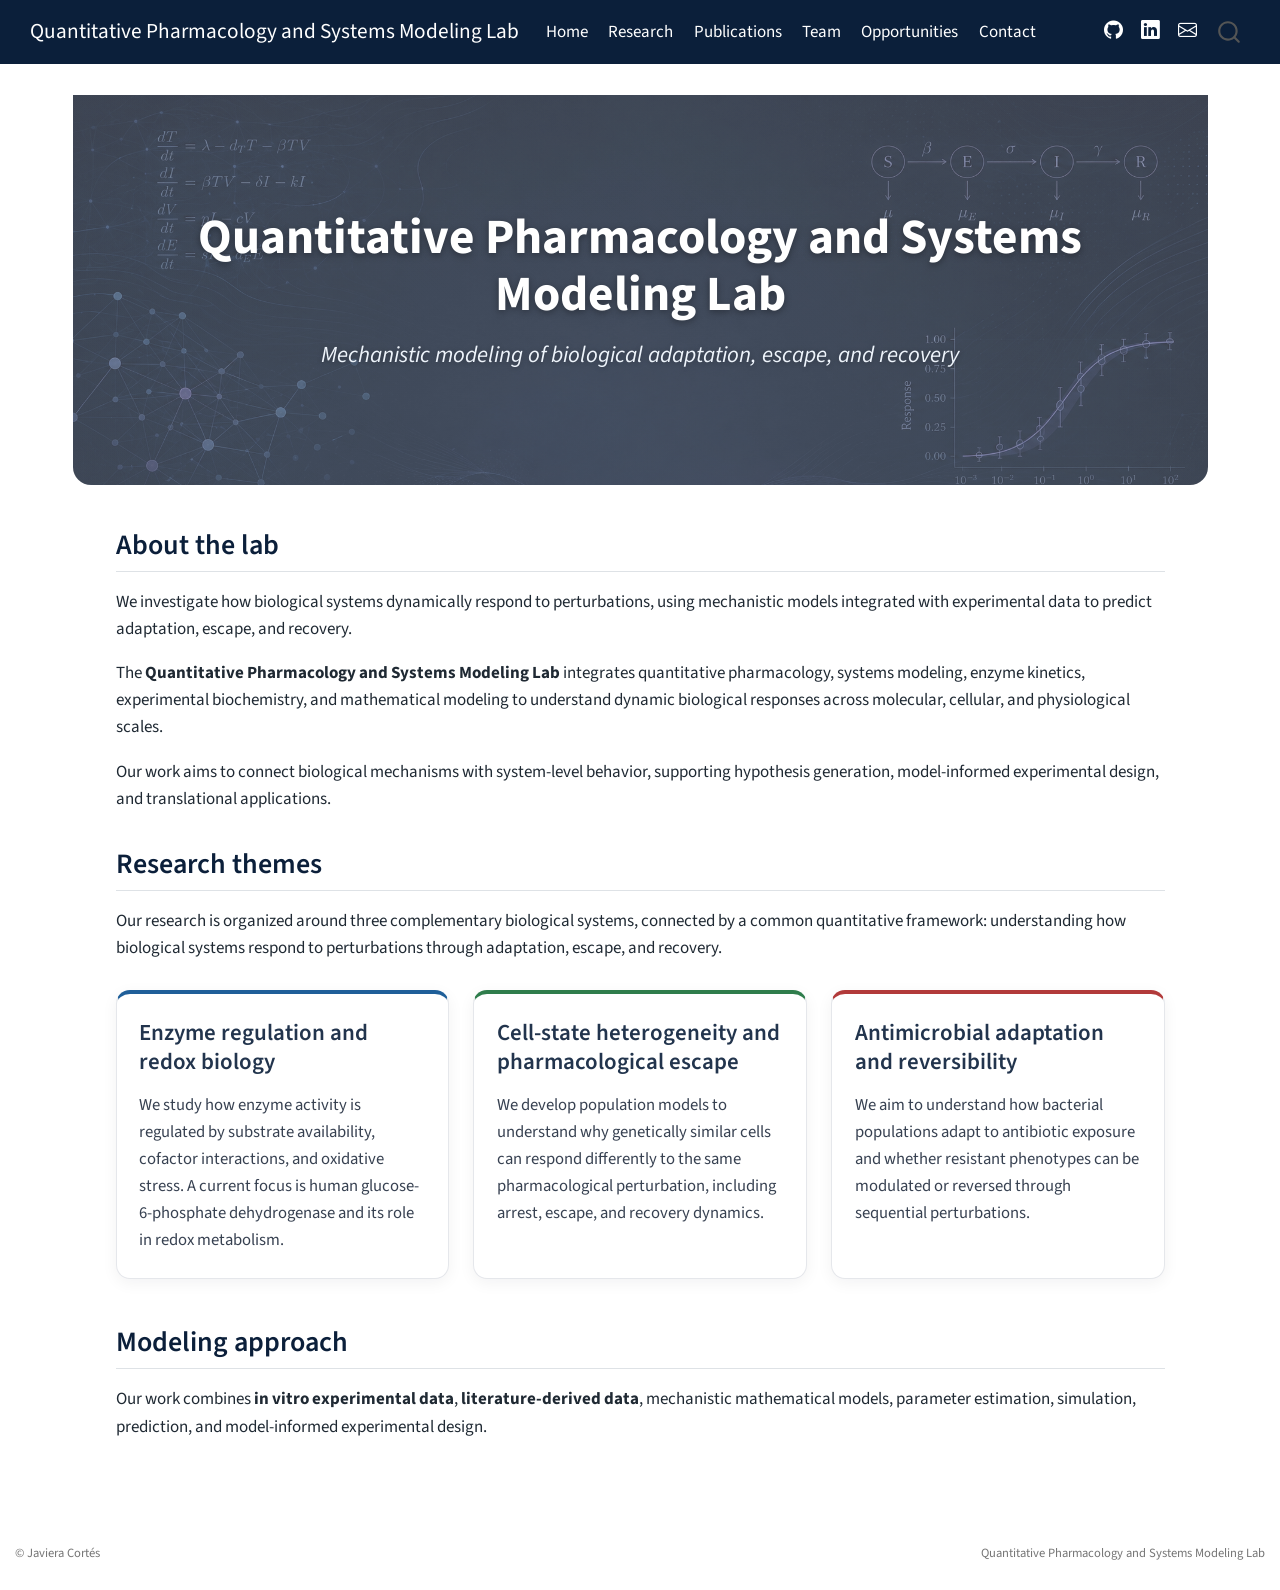
==== commit c5f8949f: "Fix navbar links" ====
--- a/docs/index.html
+++ b/docs/index.html
@@ -42,7 +42,7 @@
 <link href="site_libs/quarto-html/quarto-syntax-highlighting-15634bcf2e68342d4ad2dfa704d543f6.css" rel="stylesheet" id="quarto-text-highlighting-styles">
 <script src="site_libs/bootstrap/bootstrap.min.js"></script>
 <link href="site_libs/bootstrap/bootstrap-icons.css" rel="stylesheet">
-<link href="site_libs/bootstrap/bootstrap-26445691debdcd077aeac2dc4f40d9cd.min.css" rel="stylesheet" append-hash="true" id="quarto-bootstrap" data-mode="light">
+<link href="site_libs/bootstrap/bootstrap-a0f9fd0d421825b736dc1bbcbcba2219.min.css" rel="stylesheet" append-hash="true" id="quarto-bootstrap" data-mode="light">
 <script id="quarto-search-options" type="application/json">{
   "location": "navbar",
   "copy-button": false,
@@ -268,7 +268,7 @@
     }
       var localhostRegex = new RegExp(/^(?:http|https):\/\/localhost\:?[0-9]*\//);
       var mailtoRegex = new RegExp(/^mailto:/);
-        var filterRegex = new RegExp("https:\/\/javiera-cortes-rios\.github\.io\/qpsm-lab\/");
+        var filterRegex = new RegExp('/' + window.location.host + '/');
       var isInternal = (href) => {
           return filterRegex.test(href) || localhostRegex.test(href) || mailtoRegex.test(href);
       }
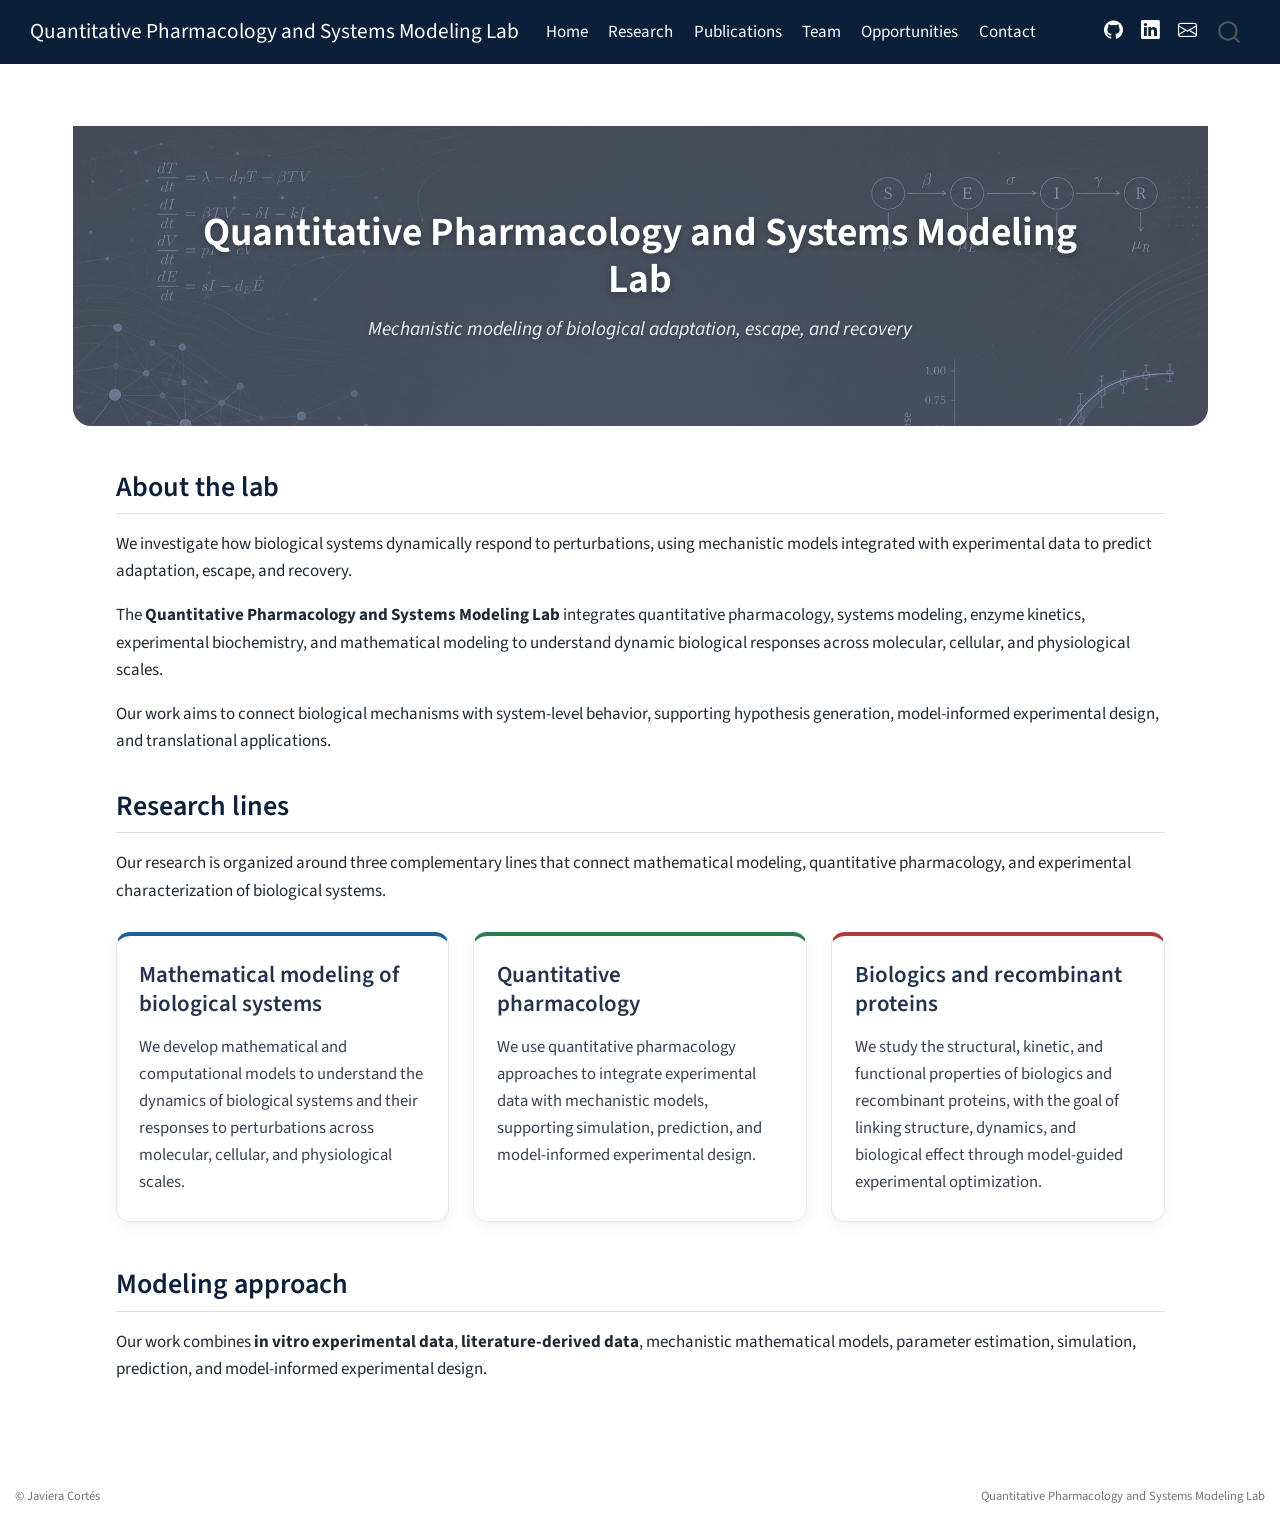
==== commit 26b3e872: "Update research content" ====
--- a/docs/index.html
+++ b/docs/index.html
@@ -168,21 +168,21 @@
 <p>The <strong>Quantitative Pharmacology and Systems Modeling Lab</strong> integrates quantitative pharmacology, systems modeling, enzyme kinetics, experimental biochemistry, and mathematical modeling to understand dynamic biological responses across molecular, cellular, and physiological scales.</p>
 <p>Our work aims to connect biological mechanisms with system-level behavior, supporting hypothesis generation, model-informed experimental design, and translational applications.</p>
 </section>
-<section id="research-themes" class="level2">
-<h2 class="anchored" data-anchor-id="research-themes">Research themes</h2>
-<p>Our research is organized around three complementary biological systems, connected by a common quantitative framework: understanding how biological systems respond to perturbations through adaptation, escape, and recovery.</p>
+<section id="research-lines" class="level2">
+<h2 class="anchored" data-anchor-id="research-lines">Research lines</h2>
+<p>Our research is organized around three complementary lines that connect mathematical modeling, quantitative pharmacology, and experimental characterization of biological systems.</p>
 <div class="theme-grid">
-<section id="enzyme-regulation-and-redox-biology" class="level3 theme-card theme-blue">
-<h3 class="anchored" data-anchor-id="enzyme-regulation-and-redox-biology">Enzyme regulation and redox biology</h3>
-<p>We study how enzyme activity is regulated by substrate availability, cofactor interactions, and oxidative stress. A current focus is human glucose-6-phosphate dehydrogenase and its role in redox metabolism.</p>
+<section id="mathematical-modeling-of-biological-systems" class="level3 theme-card theme-blue">
+<h3 class="anchored" data-anchor-id="mathematical-modeling-of-biological-systems">Mathematical modeling of biological systems</h3>
+<p>We develop mathematical and computational models to understand the dynamics of biological systems and their responses to perturbations across molecular, cellular, and physiological scales.</p>
 </section>
-<section id="cell-state-heterogeneity-and-pharmacological-escape" class="level3 theme-card theme-green">
-<h3 class="anchored" data-anchor-id="cell-state-heterogeneity-and-pharmacological-escape">Cell-state heterogeneity and pharmacological escape</h3>
-<p>We develop population models to understand why genetically similar cells can respond differently to the same pharmacological perturbation, including arrest, escape, and recovery dynamics.</p>
+<section id="quantitative-pharmacology" class="level3 theme-card theme-green">
+<h3 class="anchored" data-anchor-id="quantitative-pharmacology">Quantitative pharmacology</h3>
+<p>We use quantitative pharmacology approaches to integrate experimental data with mechanistic models, supporting simulation, prediction, and model-informed experimental design.</p>
 </section>
-<section id="antimicrobial-adaptation-and-reversibility" class="level3 theme-card theme-red">
-<h3 class="anchored" data-anchor-id="antimicrobial-adaptation-and-reversibility">Antimicrobial adaptation and reversibility</h3>
-<p>We aim to understand how bacterial populations adapt to antibiotic exposure and whether resistant phenotypes can be modulated or reversed through sequential perturbations.</p>
+<section id="biologics-and-recombinant-proteins" class="level3 theme-card theme-red">
+<h3 class="anchored" data-anchor-id="biologics-and-recombinant-proteins">Biologics and recombinant proteins</h3>
+<p>We study the structural, kinetic, and functional properties of biologics and recombinant proteins, with the goal of linking structure, dynamics, and biological effect through model-guided experimental optimization.</p>
 </section>
 </div>
 </section>
--- a/docs/styles.css
+++ b/docs/styles.css
@@ -60,11 +60,12 @@
 .hero-banner {
   position: relative;
   overflow: hidden;
-  min-height: 390px;
+  min-height: 300px;
+  max-width: 1320px;
+  margin: 1.8rem auto 2.6rem auto;
   display: flex;
   align-items: center;
   justify-content: center;
-  margin: 0 0 2.5rem 0;
   border-radius: 0 0 18px 18px;
 }
 
@@ -74,18 +75,18 @@
   inset: 0;
   background:
     linear-gradient(
-      rgba(255, 255, 255, 0.16),
-      rgba(255, 255, 255, 0.16)
+      rgba(255, 255, 255, 0.18),
+      rgba(255, 255, 255, 0.18)
     ),
     linear-gradient(
-      rgba(7, 24, 48, 0.15),
-      rgba(7, 24, 48, 0.28)
+      rgba(7, 24, 48, 0.10),
+      rgba(7, 24, 48, 0.22)
     ),
     url("images/banner.png");
   background-size: cover;
   background-position: center top;
   background-repeat: no-repeat;
-  filter: saturate(0.62) brightness(1.18) contrast(0.92);
+  filter: saturate(0.58) brightness(1.18) contrast(0.90);
   transform: scale(1.01);
 }
 
@@ -94,54 +95,31 @@
   z-index: 2;
   text-align: center;
   color: white;
-  max-width: 1000px;
-  padding: 3rem 2rem;
+  max-width: 980px;
+  padding: 2.2rem 2rem;
 }
 
 .hero-title {
   display: block;
   color: #ffffff;
-  font-size: 2.9rem;
-  font-weight: 700;
-  line-height: 1.15;
-  margin-bottom: 0.9rem;
+  font-size: 2.35rem;
+  font-weight: 650;
+  line-height: 1.18;
+  margin-bottom: 0.75rem;
   text-align: center;
-  text-shadow: 0 2px 7px rgba(0, 0, 0, 0.35);
+  text-shadow: 0 2px 6px rgba(0, 0, 0, 0.30);
 }
 
 .hero-subtitle {
   display: block;
   color: #eef4fb;
-  font-size: 1.35rem;
+  font-size: 1.15rem;
   font-weight: 400;
   font-style: italic;
   line-height: 1.35;
   text-align: center;
-  text-shadow: 0 1px 5px rgba(0, 0, 0, 0.25);
-}
-
-/* Old h1/h2 hero fallback, in case markdown headings are used */
-.hero-content h1 {
-  display: block;
-  color: #ffffff;
-  font-size: 2.9rem;
-  font-weight: 700;
-  margin-bottom: 0.8rem;
-  line-height: 1.15;
-  text-shadow: 0 2px 7px rgba(0, 0, 0, 0.32);
-}
-
-.hero-content h2 {
-  display: block;
-  color: #eef4fb;
-  font-size: 1.35rem;
-  font-weight: 400;
-  font-style: italic;
-  margin-top: 0;
-  line-height: 1.35;
-  text-shadow: 0 1px 5px rgba(0, 0, 0, 0.24);
-}
-
+  text-shadow: 0 1px 4px rgba(0, 0, 0, 0.22);
+}
 /* ===============================
    Home content wrapper
    =============================== */
